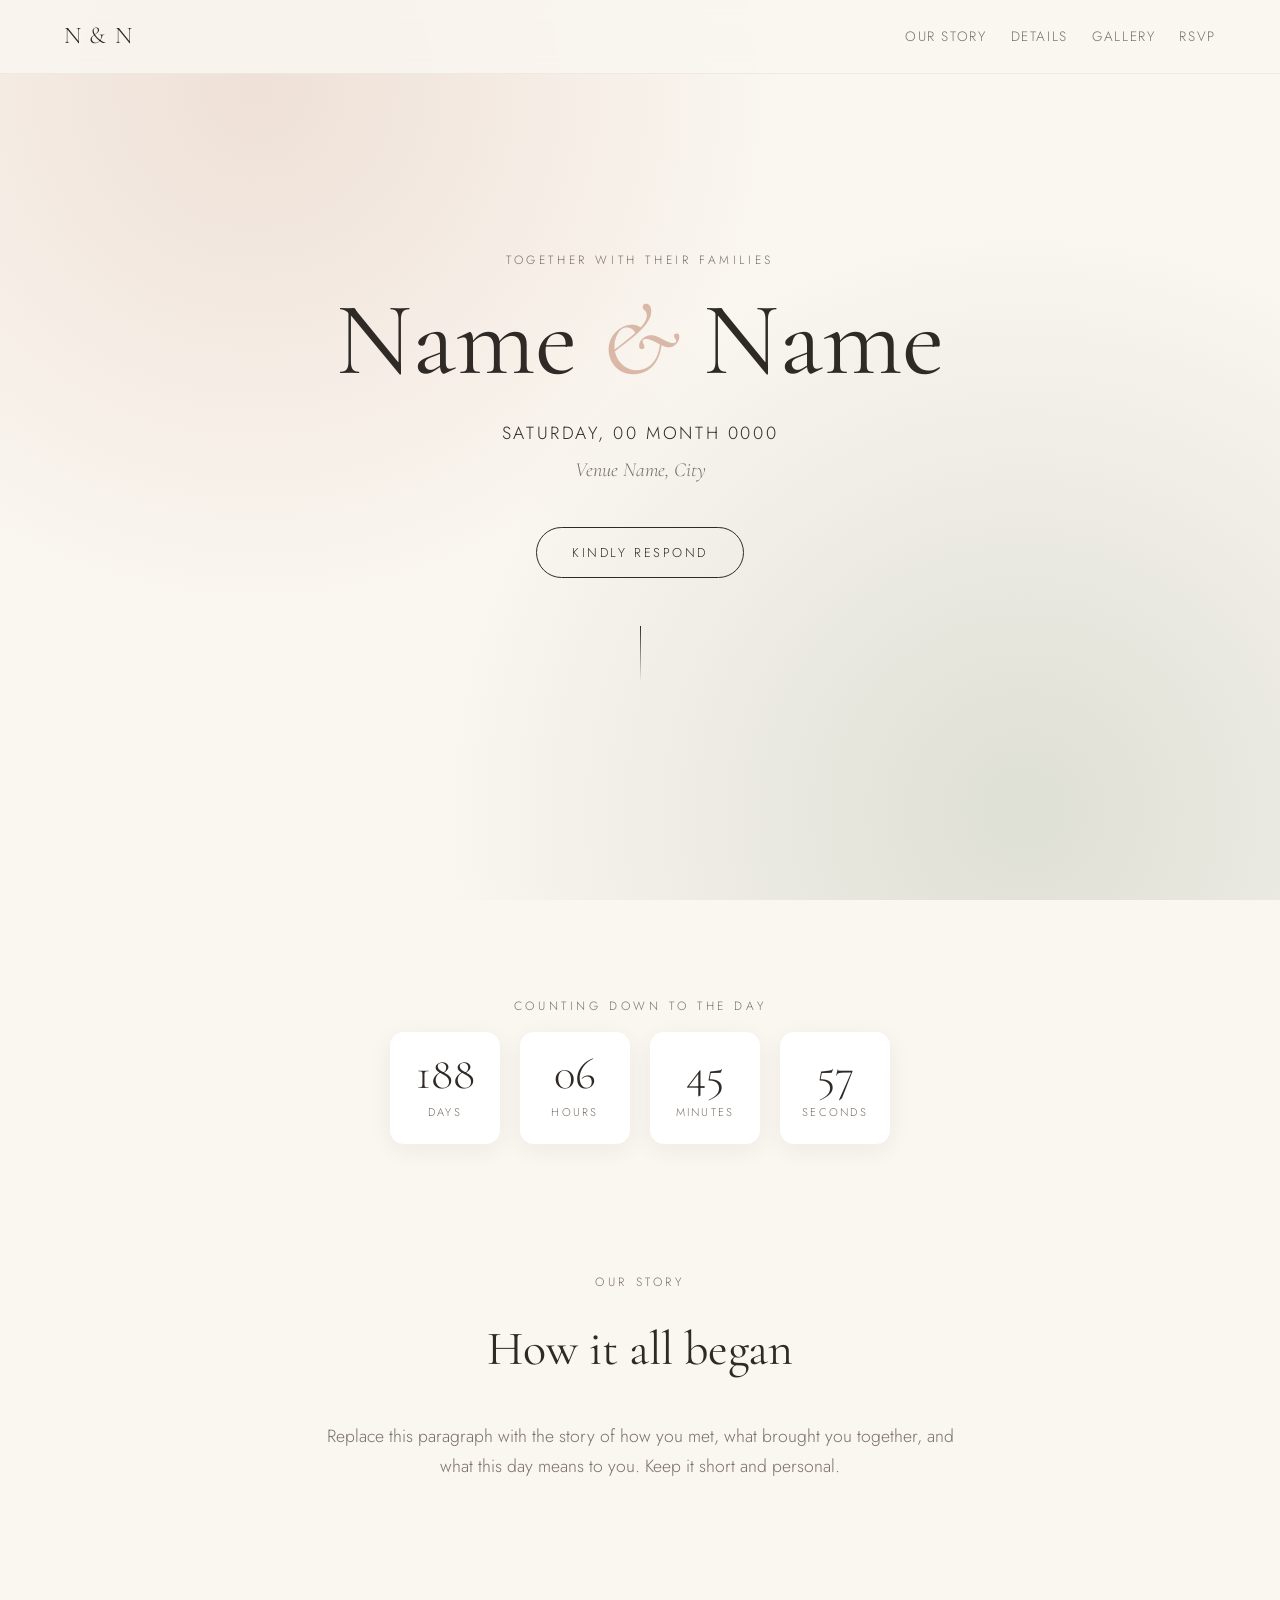
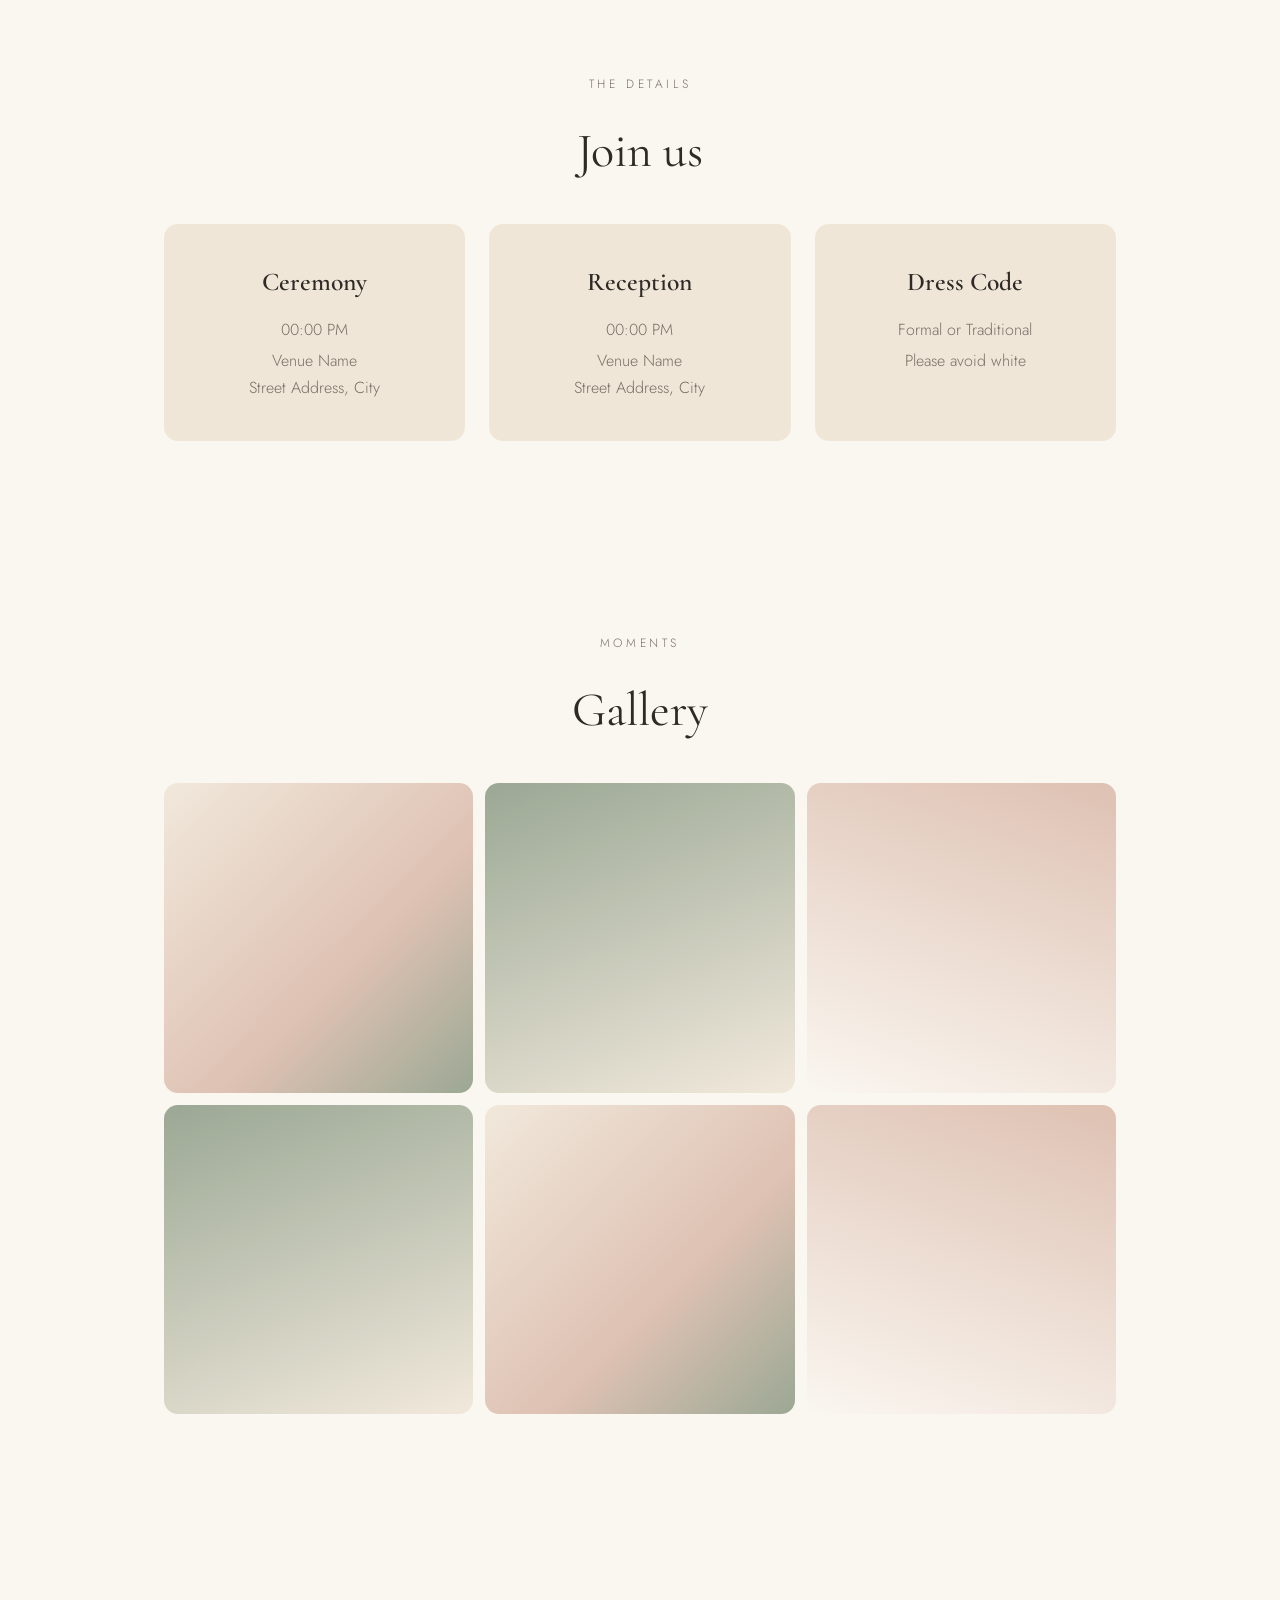
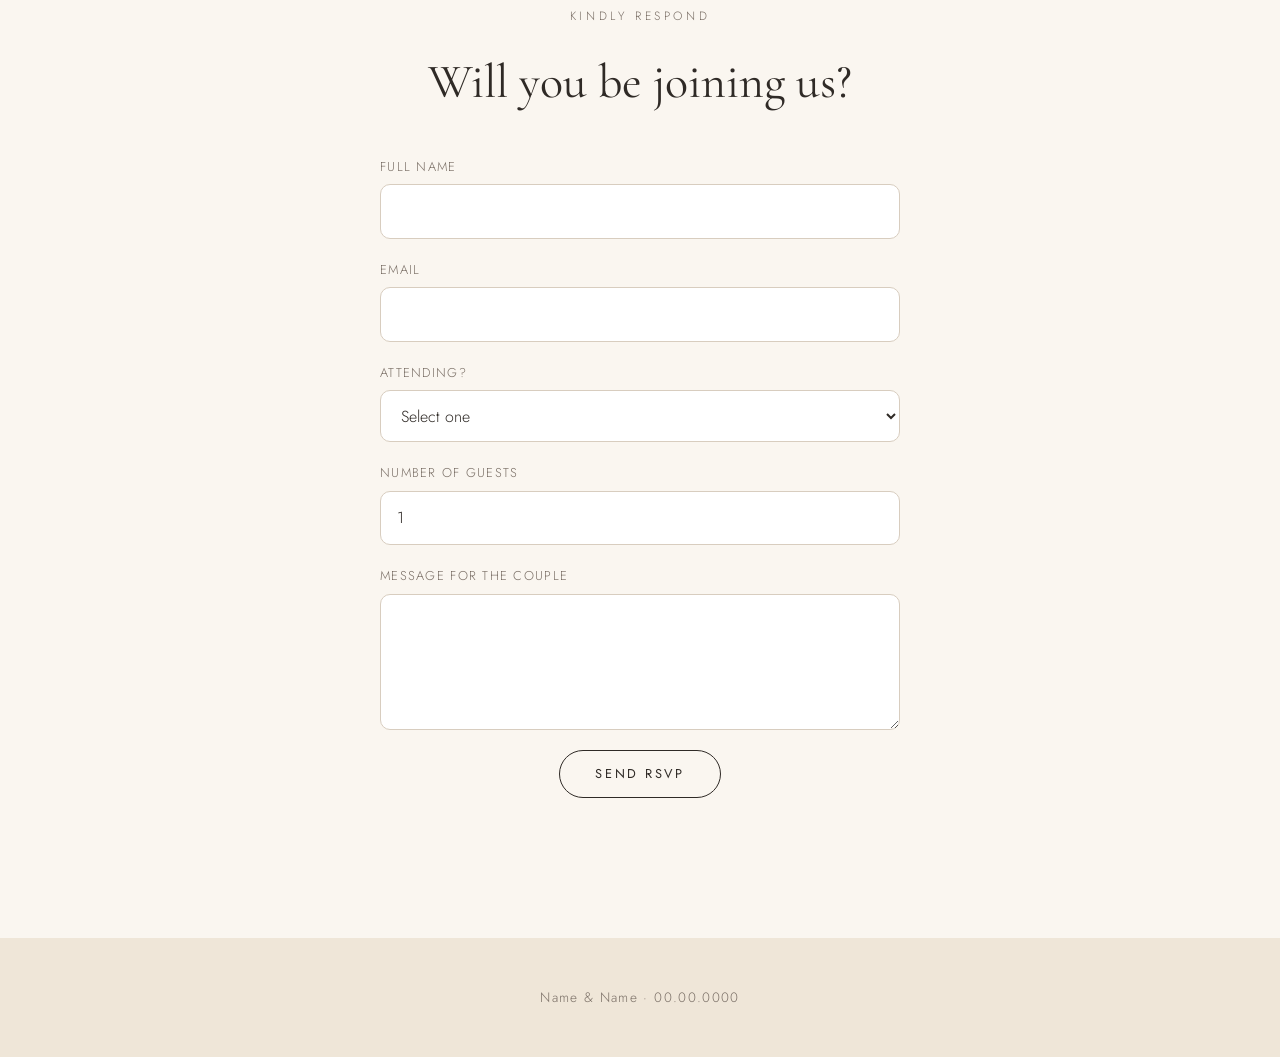
==== index.html @ 841c15dd "Added frontend files" ====
<!DOCTYPE html>
<html lang="en">
<head>
  <meta charset="UTF-8">
  <meta name="viewport" content="width=device-width, initial-scale=1.0">
  <title>Names & Names | Wedding Invitation</title>
  <meta name="description" content="Join us as we celebrate our wedding.">
  <link rel="preconnect" href="https://fonts.googleapis.com">
  <link rel="preconnect" href="https://fonts.gstatic.com" crossorigin>
  <link href="https://fonts.googleapis.com/css2?family=Cormorant+Garamond:ital,wght@0,400;0,600;1,400&family=Jost:wght@300;400;500&display=swap" rel="stylesheet">
  <link rel="stylesheet" href="styles.css">
</head>
<body>

  <header class="nav">
    <a href="#top" class="nav-logo">N &amp; N</a>
    <nav class="nav-links">
      <a href="#story">Our Story</a>
      <a href="#details">Details</a>
      <a href="#gallery">Gallery</a>
      <a href="#rsvp">RSVP</a>
    </nav>
  </header>

  <section class="hero" id="top">
    <p class="eyebrow">Together with their families</p>
    <h1 class="hero-names">Name <span>&amp;</span> Name</h1>
    <p class="hero-date">Saturday, 00 Month 0000</p>
    <p class="hero-location">Venue Name, City</p>
    <a href="#rsvp" class="btn">Kindly Respond</a>
    <div class="scroll-cue" aria-hidden="true"></div>
  </section>

  <section class="section countdown-section">
    <p class="eyebrow">Counting down to the day</p>
    <div class="countdown" id="countdown" data-date="2027-06-12T14:00:00">
      <div><span id="days">00</span><small>Days</small></div>
      <div><span id="hours">00</span><small>Hours</small></div>
      <div><span id="minutes">00</span><small>Minutes</small></div>
      <div><span id="seconds">00</span><small>Seconds</small></div>
    </div>
  </section>

  <section class="section story" id="story">
    <p class="eyebrow">Our Story</p>
    <h2>How it all began</h2>
    <p>
      Replace this paragraph with the story of how you met, what brought you together,
      and what this day means to you. Keep it short and personal.
    </p>
  </section>

  <section class="section details" id="details">
    <p class="eyebrow">The Details</p>
    <h2>Join us</h2>
    <div class="detail-grid">
      <article class="detail-card">
        <h3>Ceremony</h3>
        <p>00:00 PM</p>
        <p>Venue Name<br>Street Address, City</p>
      </article>
      <article class="detail-card">
        <h3>Reception</h3>
        <p>00:00 PM</p>
        <p>Venue Name<br>Street Address, City</p>
      </article>
      <article class="detail-card">
        <h3>Dress Code</h3>
        <p>Formal or Traditional</p>
        <p>Please avoid white</p>
      </article>
    </div>
  </section>

  <section class="section gallery" id="gallery">
    <p class="eyebrow">Moments</p>
    <h2>Gallery</h2>
    <div class="gallery-grid">
      <div class="gallery-item" role="img" aria-label="Placeholder photo 1"></div>
      <div class="gallery-item" role="img" aria-label="Placeholder photo 2"></div>
      <div class="gallery-item" role="img" aria-label="Placeholder photo 3"></div>
      <div class="gallery-item" role="img" aria-label="Placeholder photo 4"></div>
      <div class="gallery-item" role="img" aria-label="Placeholder photo 5"></div>
      <div class="gallery-item" role="img" aria-label="Placeholder photo 6"></div>
    </div>
  </section>

  <section class="section rsvp" id="rsvp">
    <p class="eyebrow">Kindly Respond</p>
    <h2>Will you be joining us?</h2>
    <form id="rsvp-form" class="rsvp-form" novalidate>
      <label>
        Full name
        <input type="text" name="name" required>
      </label>
      <label>
        Email
        <input type="email" name="email" required>
      </label>
      <label>
        Attending?
        <select name="attending" required>
          <option value="">Select one</option>
          <option value="yes">Joyfully accepts</option>
          <option value="no">Regretfully declines</option>
        </select>
      </label>
      <label>
        Number of guests
        <input type="number" name="guests" min="1" max="10" value="1">
      </label>
      <label>
        Message for the couple
        <textarea name="message" rows="4"></textarea>
      </label>
      <button type="submit" class="btn">Send RSVP</button>
      <p class="form-status" id="form-status" role="status"></p>
    </form>
  </section>

  <footer class="footer">
    <p>Name &amp; Name &middot; 00.00.0000</p>
  </footer>

  <script src="script.js"></script>
</body>
</html>
---- styles.css ----
:root {
  --ink: #2f2a26;
  --muted: #7a6f66;
  --cream: #faf6f0;
  --sand: #efe6d8;
  --sage: #8a9a84;
  --blush: #d9b8a8;
  --white: #ffffff;
  --radius: 14px;
  --serif: "Cormorant Garamond", Georgia, serif;
  --sans: "Jost", "Helvetica Neue", Arial, sans-serif;
}

*, *::before, *::after { box-sizing: border-box; }

html { scroll-behavior: smooth; }

body {
  margin: 0;
  font-family: var(--sans);
  font-weight: 300;
  color: var(--ink);
  background: var(--cream);
  line-height: 1.7;
}

img, svg { max-width: 100%; display: block; }

a { color: inherit; }

/* ---------- Navigation ---------- */
.nav {
  position: fixed;
  top: 0;
  left: 0;
  right: 0;
  z-index: 10;
  display: flex;
  justify-content: space-between;
  align-items: center;
  padding: 1rem 5vw;
  background: rgba(250, 246, 240, 0.85);
  backdrop-filter: blur(8px);
  border-bottom: 1px solid rgba(47, 42, 38, 0.06);
}

.nav-logo {
  font-family: var(--serif);
  font-size: 1.5rem;
  text-decoration: none;
  letter-spacing: 0.05em;
}

.nav-links { display: flex; gap: 1.5rem; }

.nav-links a {
  font-size: 0.85rem;
  text-decoration: none;
  letter-spacing: 0.12em;
  text-transform: uppercase;
  color: var(--muted);
  transition: color 0.2s;
}

.nav-links a:hover { color: var(--ink); }

/* ---------- Hero ---------- */
.hero {
  min-height: 100vh;
  display: flex;
  flex-direction: column;
  align-items: center;
  justify-content: center;
  text-align: center;
  padding: 6rem 1.5rem 4rem;
  background:
    radial-gradient(circle at 20% 10%, rgba(217, 184, 168, 0.35), transparent 40%),
    radial-gradient(circle at 80% 90%, rgba(138, 154, 132, 0.25), transparent 45%),
    var(--cream);
}

.eyebrow {
  font-size: 0.75rem;
  letter-spacing: 0.3em;
  text-transform: uppercase;
  color: var(--muted);
  margin: 0 0 1rem;
}

.hero-names {
  font-family: var(--serif);
  font-weight: 400;
  font-size: clamp(3rem, 9vw, 6.5rem);
  line-height: 1.05;
  margin: 0 0 1.5rem;
}

.hero-names span {
  font-style: italic;
  color: var(--blush);
}

.hero-date {
  font-size: 1.1rem;
  letter-spacing: 0.15em;
  text-transform: uppercase;
  margin: 0;
}

.hero-location {
  font-family: var(--serif);
  font-style: italic;
  font-size: 1.25rem;
  color: var(--muted);
  margin: 0.25rem 0 2.5rem;
}

.scroll-cue {
  width: 1px;
  height: 56px;
  margin-top: 3rem;
  background: linear-gradient(var(--ink), transparent);
  animation: drip 2s ease-in-out infinite;
}

@keyframes drip {
  0%   { transform: scaleY(0); transform-origin: top; }
  50%  { transform: scaleY(1); transform-origin: top; }
  51%  { transform-origin: bottom; }
  100% { transform: scaleY(0); transform-origin: bottom; }
}

/* ---------- Buttons ---------- */
.btn {
  display: inline-block;
  padding: 0.85rem 2.2rem;
  border: 1px solid var(--ink);
  border-radius: 999px;
  background: transparent;
  color: var(--ink);
  font-family: var(--sans);
  font-size: 0.8rem;
  letter-spacing: 0.2em;
  text-transform: uppercase;
  text-decoration: none;
  cursor: pointer;
  transition: background 0.25s, color 0.25s;
}

.btn:hover,
.btn:focus-visible {
  background: var(--ink);
  color: var(--cream);
  outline: none;
}

/* ---------- Sections ---------- */
.section {
  max-width: 1000px;
  margin: 0 auto;
  padding: 6rem 1.5rem;
  text-align: center;
}

.section h2 {
  font-family: var(--serif);
  font-weight: 400;
  font-size: clamp(2rem, 4.5vw, 3rem);
  margin: 0 0 2rem;
}

.story p:last-child {
  max-width: 640px;
  margin: 0 auto;
  font-size: 1.1rem;
  color: var(--muted);
}

/* ---------- Countdown ---------- */
.countdown-section { padding-bottom: 2rem; }

.countdown {
  display: flex;
  justify-content: center;
  flex-wrap: wrap;
  gap: 1.25rem;
}

.countdown > div {
  min-width: 110px;
  padding: 1.25rem 1rem;
  border-radius: var(--radius);
  background: var(--white);
  box-shadow: 0 6px 24px rgba(47, 42, 38, 0.06);
}

.countdown span {
  display: block;
  font-family: var(--serif);
  font-size: 2.8rem;
  line-height: 1;
}

.countdown small {
  font-size: 0.7rem;
  letter-spacing: 0.2em;
  text-transform: uppercase;
  color: var(--muted);
}

/* ---------- Details ---------- */
.detail-grid {
  display: grid;
  grid-template-columns: repeat(auto-fit, minmax(240px, 1fr));
  gap: 1.5rem;
}

.detail-card {
  padding: 2.25rem 1.5rem;
  border-radius: var(--radius);
  background: var(--sand);
}

.detail-card h3 {
  font-family: var(--serif);
  font-weight: 600;
  font-size: 1.6rem;
  margin: 0 0 0.75rem;
}

.detail-card p { margin: 0.25rem 0; color: var(--muted); }

/* ---------- Gallery ---------- */
.gallery-grid {
  display: grid;
  grid-template-columns: repeat(3, 1fr);
  gap: 0.75rem;
}

.gallery-item {
  aspect-ratio: 1 / 1;
  border-radius: var(--radius);
  background:
    linear-gradient(135deg, var(--sand), var(--blush) 60%, var(--sage));
  opacity: 0.85;
  transition: transform 0.4s ease, opacity 0.4s ease;
}

.gallery-item:nth-child(2n) { background: linear-gradient(160deg, var(--sage), var(--sand)); }
.gallery-item:nth-child(3n) { background: linear-gradient(200deg, var(--blush), var(--cream)); }

.gallery-item:hover {
  transform: scale(1.02);
  opacity: 1;
}

/* ---------- RSVP ---------- */
.rsvp-form {
  max-width: 520px;
  margin: 0 auto;
  display: grid;
  gap: 1.25rem;
  text-align: left;
}

.rsvp-form label {
  display: grid;
  gap: 0.4rem;
  font-size: 0.8rem;
  letter-spacing: 0.1em;
  text-transform: uppercase;
  color: var(--muted);
}

.rsvp-form input,
.rsvp-form select,
.rsvp-form textarea {
  font: inherit;
  font-size: 1rem;
  letter-spacing: normal;
  text-transform: none;
  color: var(--ink);
  padding: 0.8rem 1rem;
  border: 1px solid #d8cdbf;
  border-radius: 10px;
  background: var(--white);
}

.rsvp-form input:focus,
.rsvp-form select:focus,
.rsvp-form textarea:focus {
  outline: 2px solid var(--sage);
  outline-offset: 1px;
}

.rsvp-form .btn { justify-self: center; cursor: pointer; }

.form-status {
  text-align: center;
  min-height: 1.5em;
  margin: 0;
  color: var(--sage);
}

.form-status.error { color: #a8553f; }

/* ---------- Footer ---------- */
.footer {
  padding: 3rem 1.5rem;
  text-align: center;
  background: var(--sand);
  color: var(--muted);
  letter-spacing: 0.1em;
  font-size: 0.85rem;
}

.footer p { margin: 0; }

/* ---------- Responsive ---------- */
@media (max-width: 720px) {
  .nav-links { display: none; }
  .gallery-grid { grid-template-columns: repeat(2, 1fr); }
  .section { padding: 4.5rem 1.25rem; }
}

@media (prefers-reduced-motion: reduce) {
  html { scroll-behavior: auto; }
  *, *::before, *::after {
    animation: none !important;
    transition: none !important;
  }
}
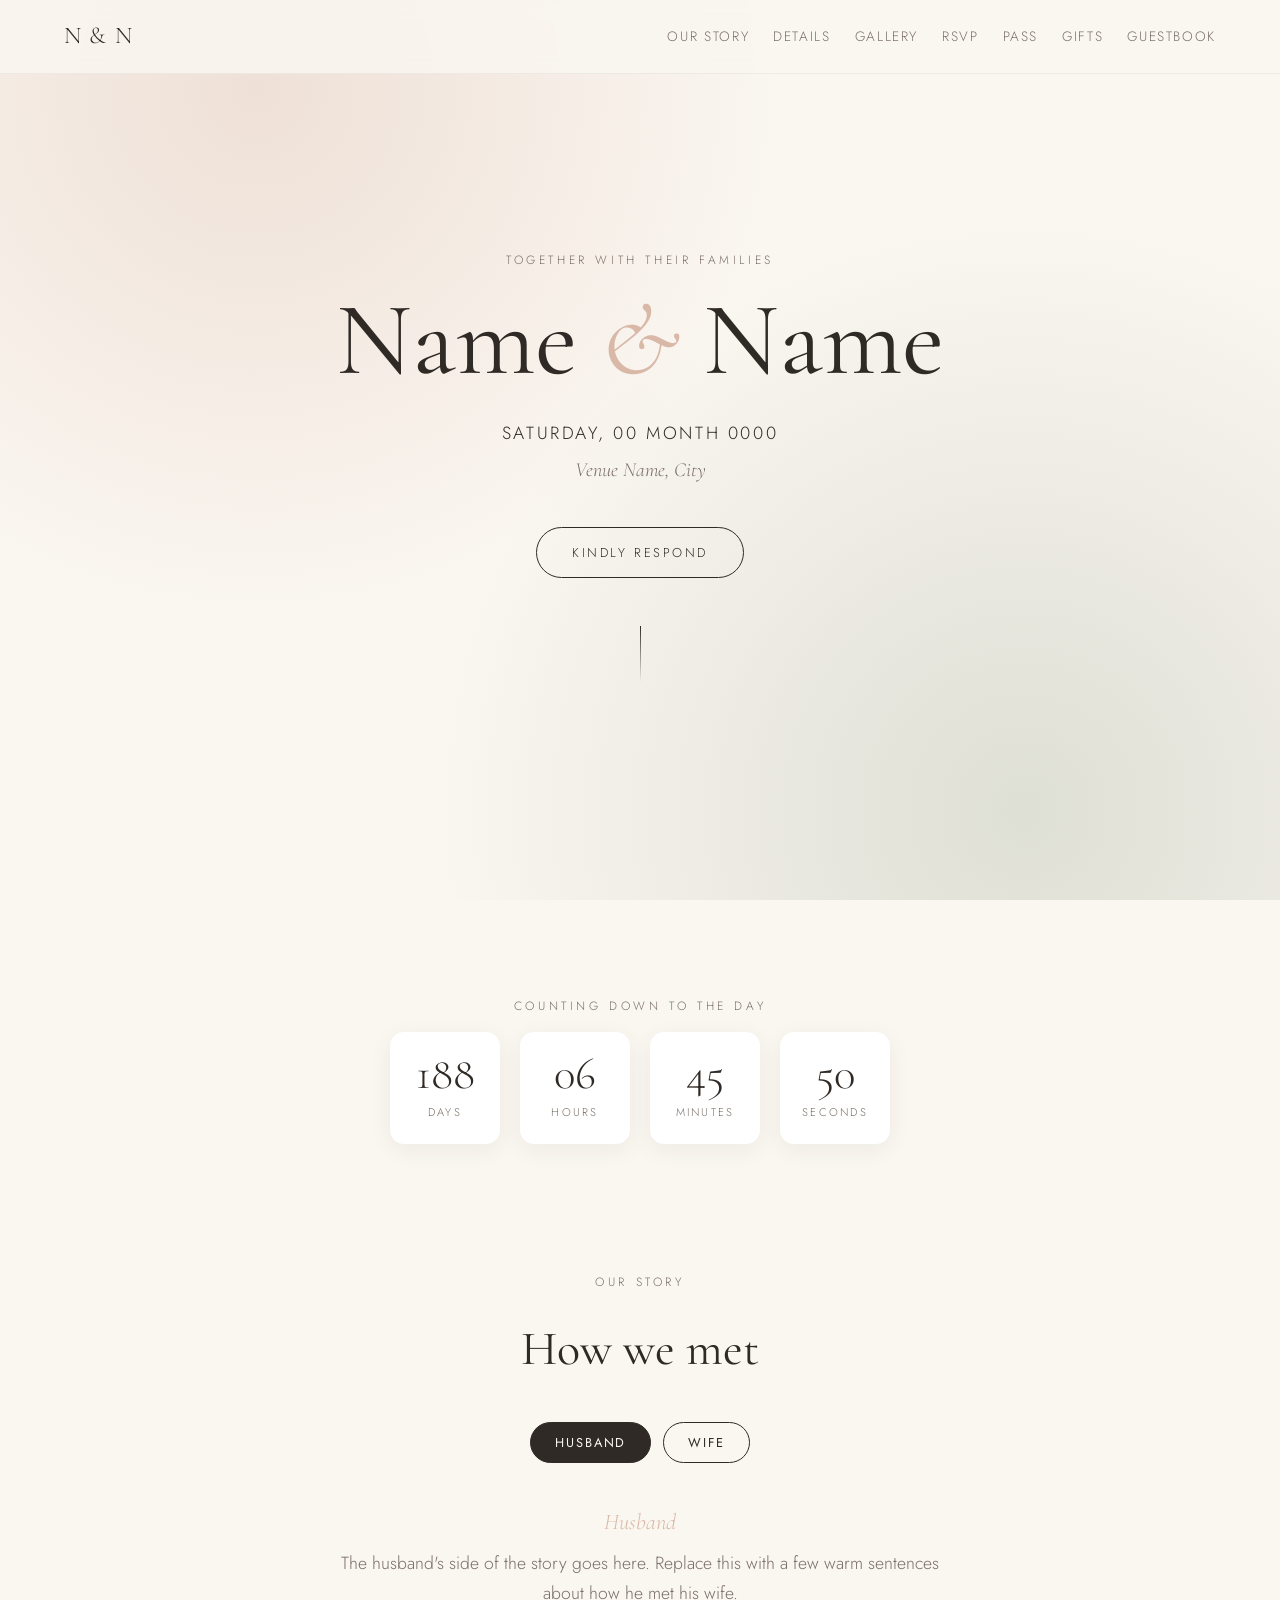
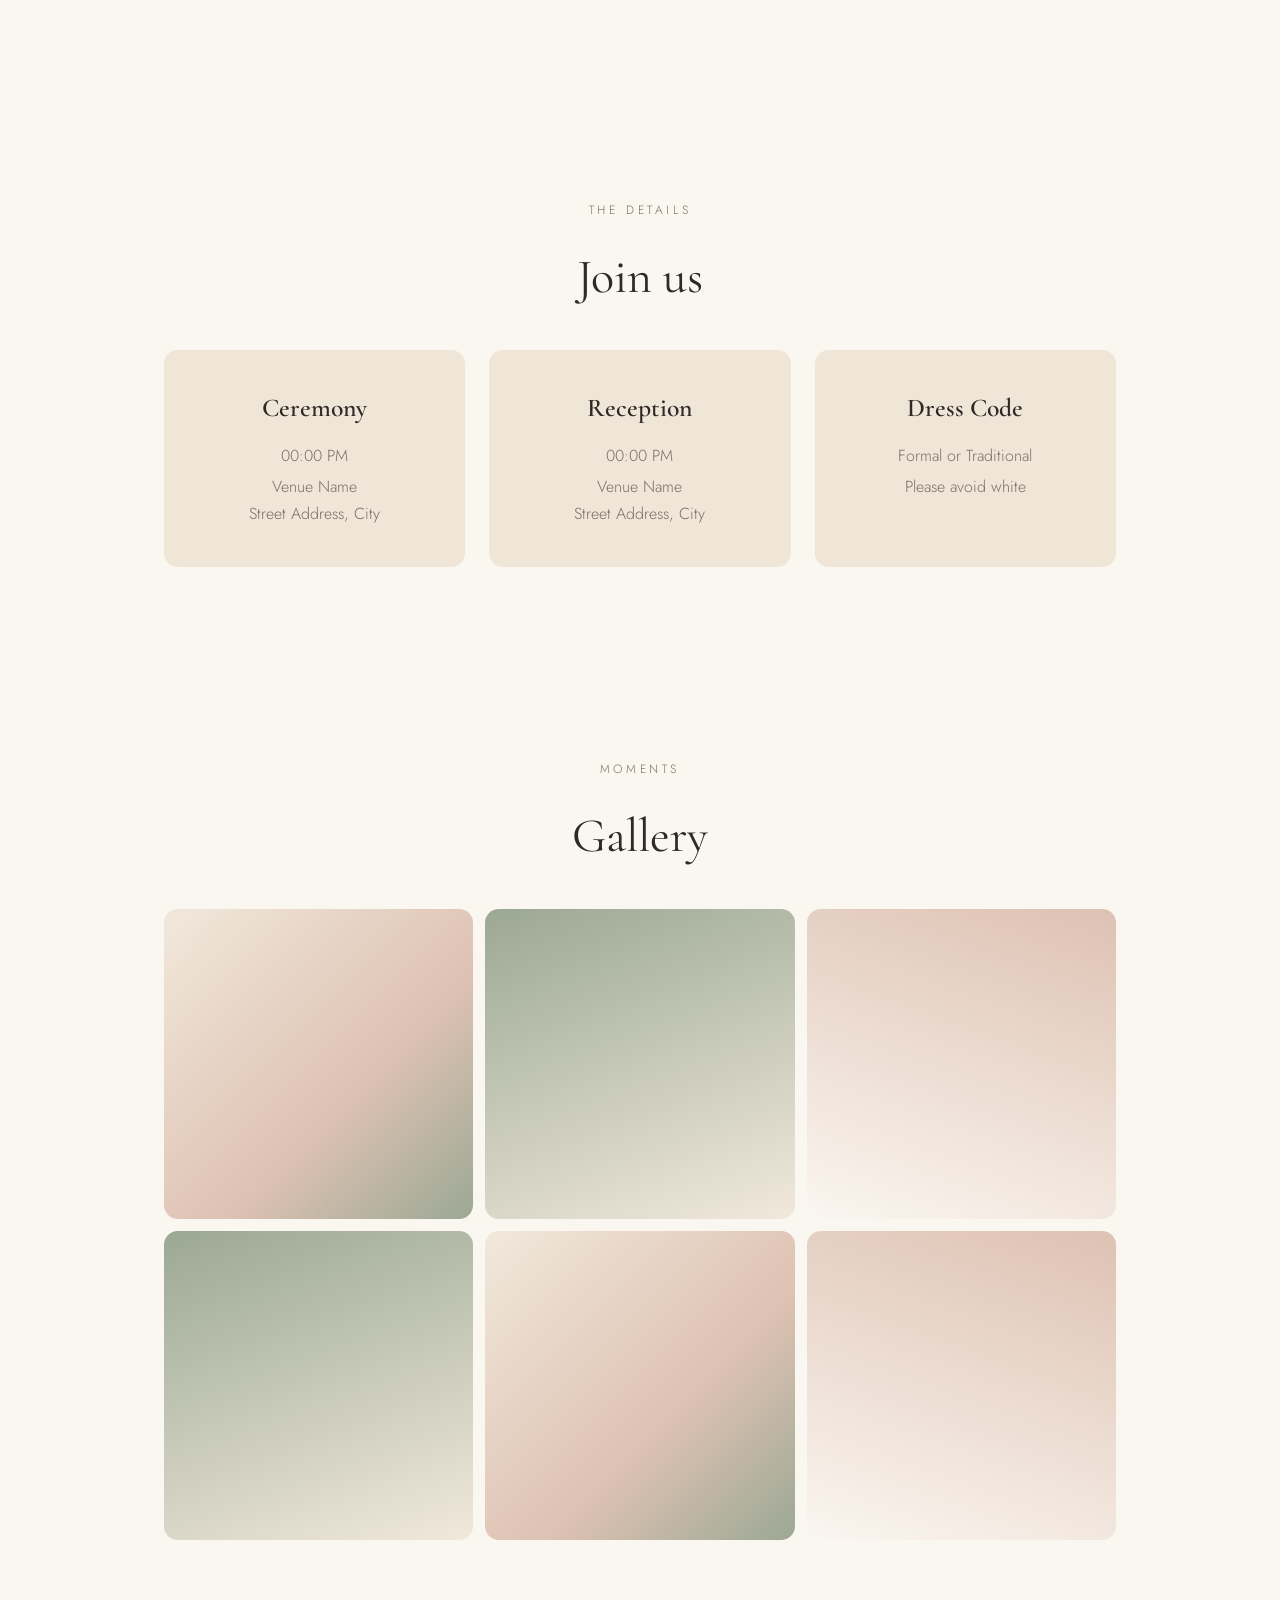
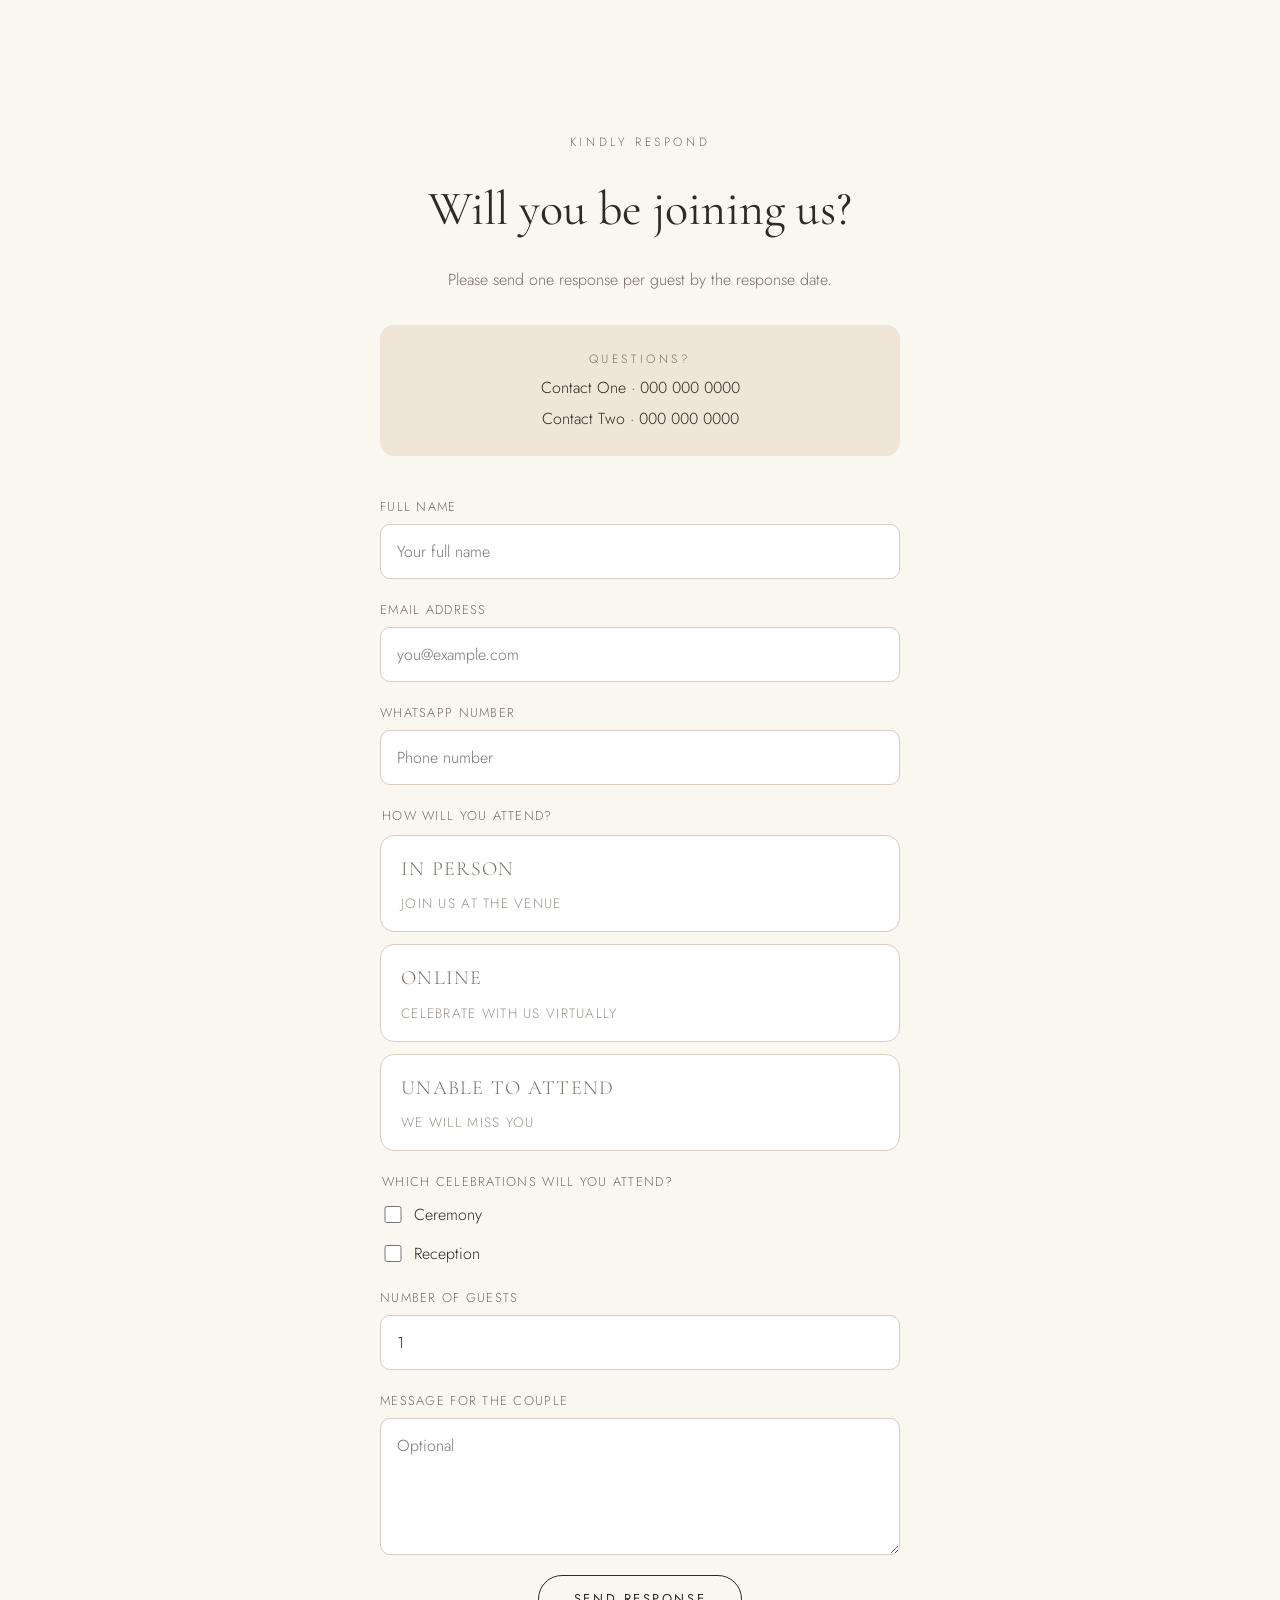
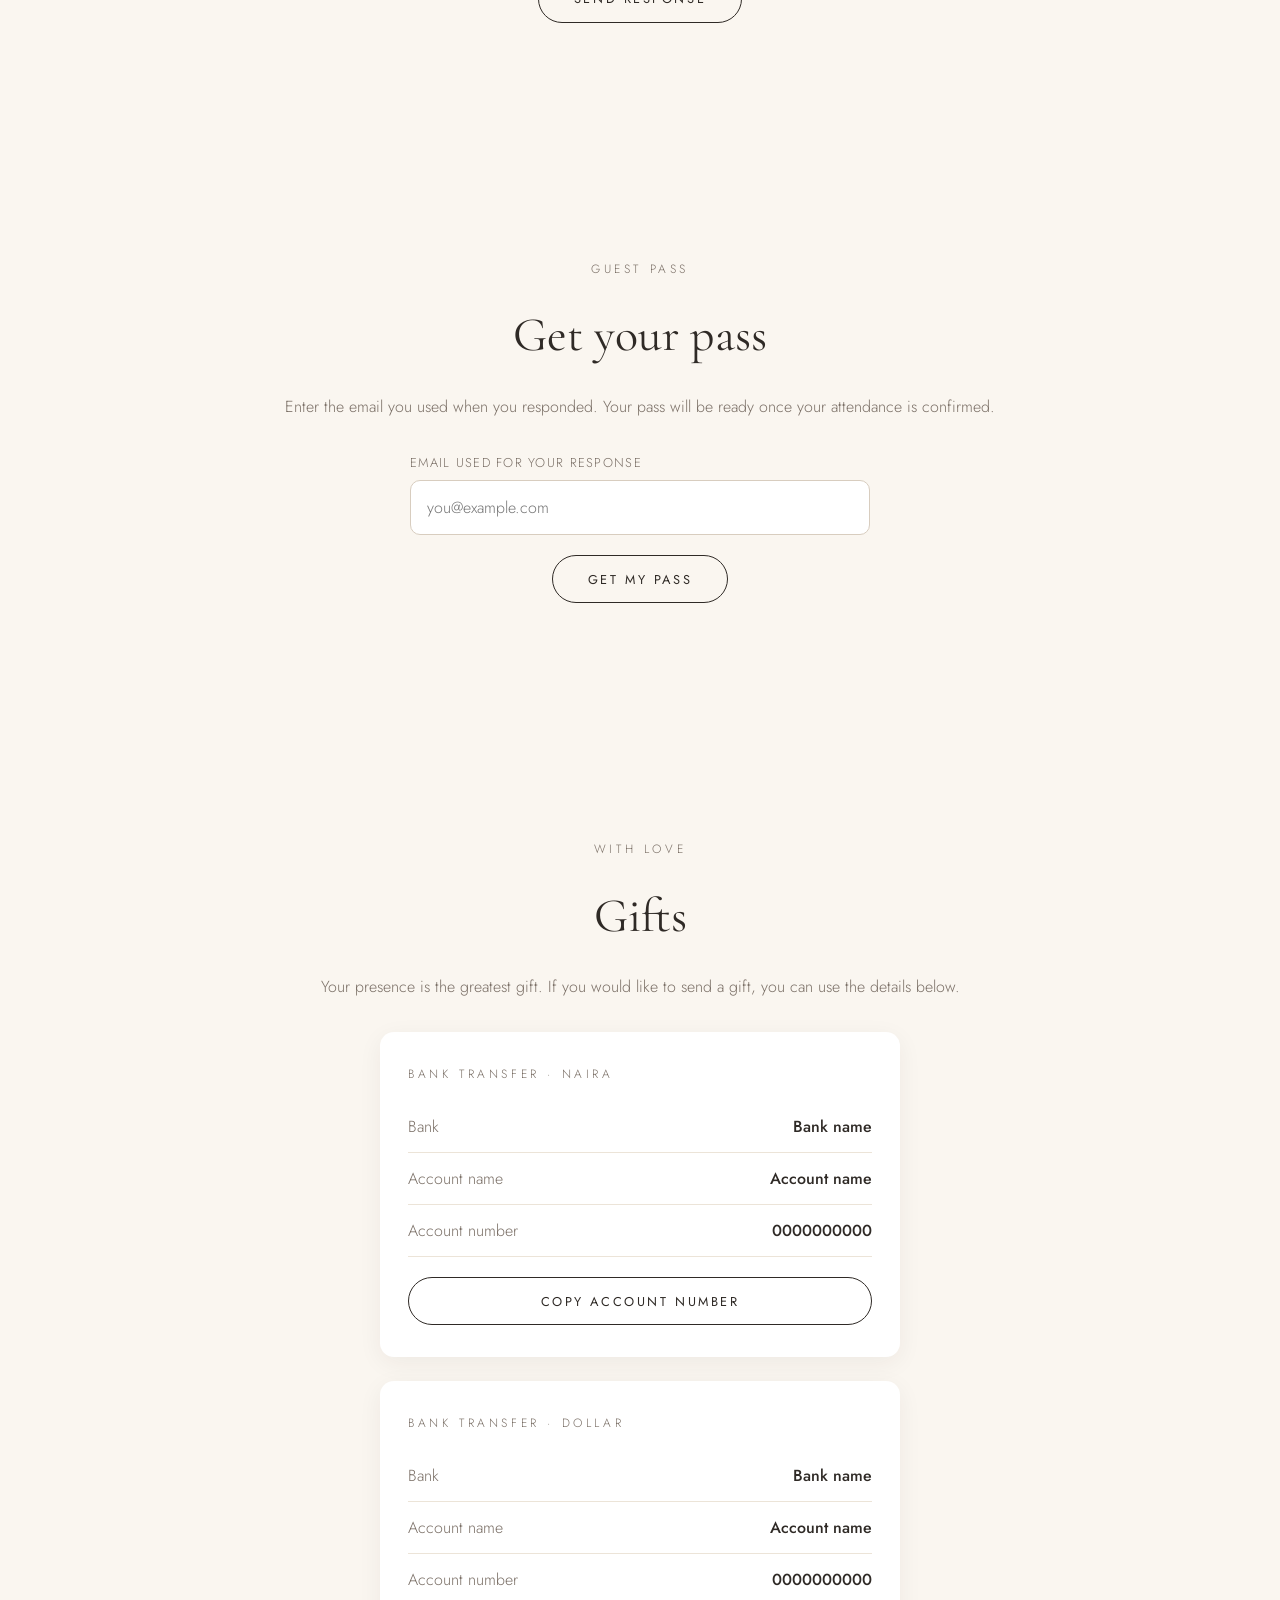
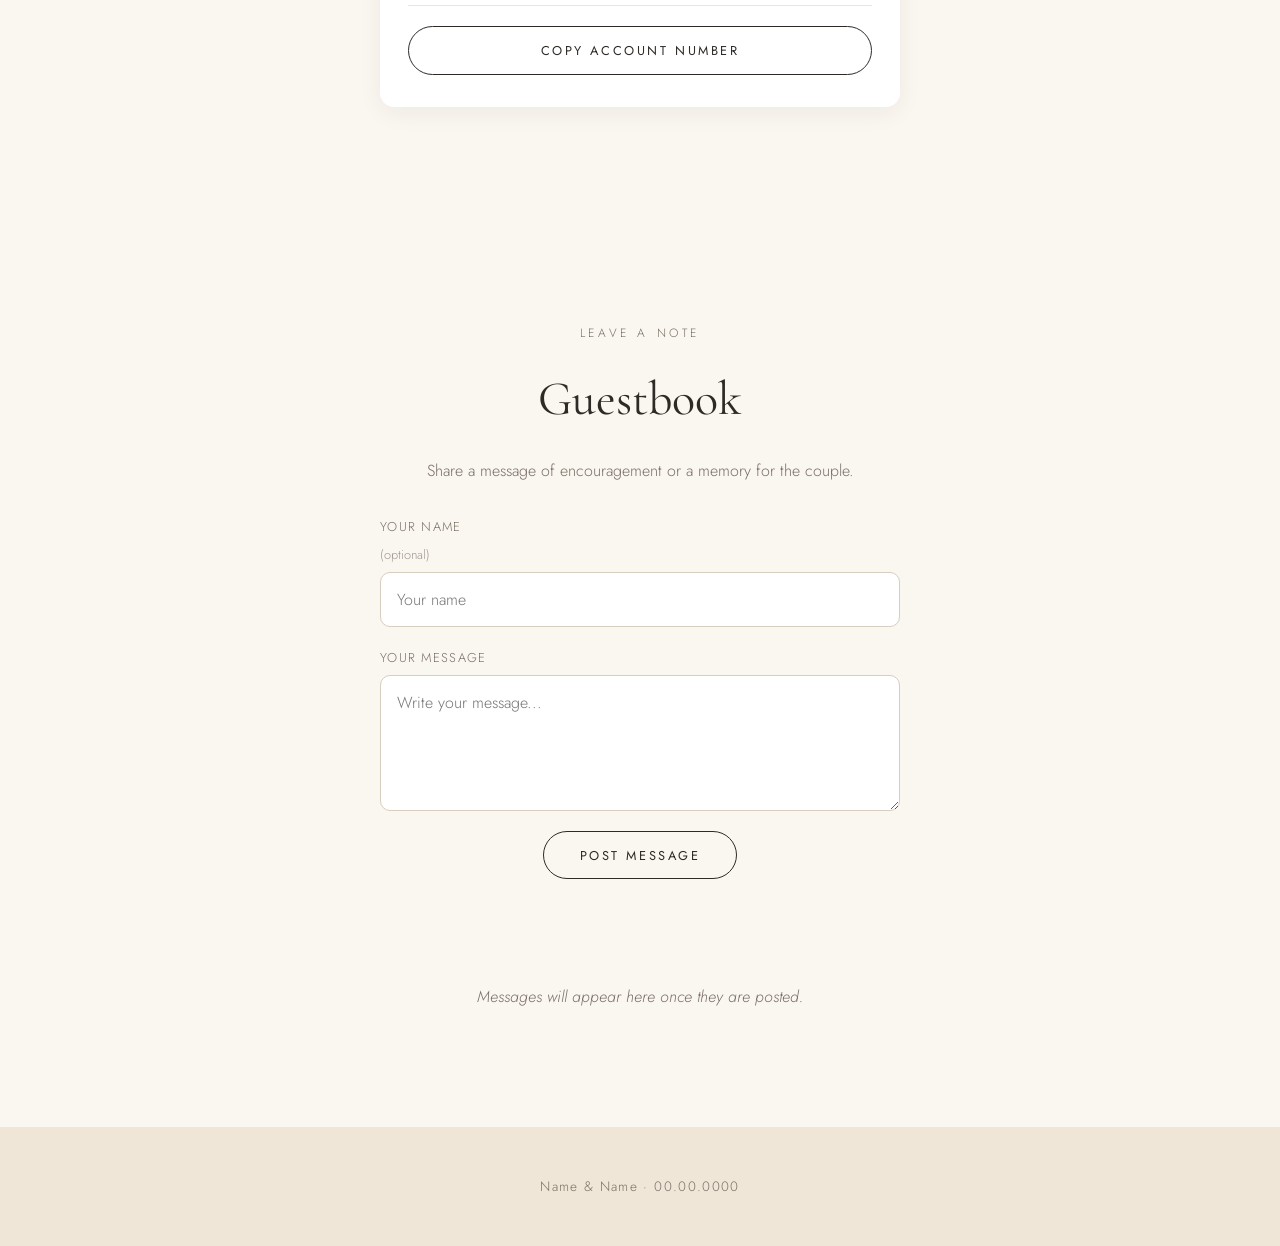
==== commit abe37f82: "added the files" ====
--- a/index.html
+++ b/index.html
@@ -3,7 +3,7 @@
 <head>
   <meta charset="UTF-8">
   <meta name="viewport" content="width=device-width, initial-scale=1.0">
-  <title>Names & Names | Wedding Invitation</title>
+  <title>Names &amp; Names | Wedding Invitation</title>
   <meta name="description" content="Join us as we celebrate our wedding.">
   <link rel="preconnect" href="https://fonts.googleapis.com">
   <link rel="preconnect" href="https://fonts.gstatic.com" crossorigin>
@@ -14,11 +14,17 @@
 
   <header class="nav">
     <a href="#top" class="nav-logo">N &amp; N</a>
-    <nav class="nav-links">
+    <button class="menu-toggle" type="button" aria-expanded="false" aria-controls="nav-links" aria-label="Open menu">
+      <span></span><span></span><span></span>
+    </button>
+    <nav class="nav-links" id="nav-links">
       <a href="#story">Our Story</a>
       <a href="#details">Details</a>
       <a href="#gallery">Gallery</a>
       <a href="#rsvp">RSVP</a>
+      <a href="#pass">Pass</a>
+      <a href="#gifts">Gifts</a>
+      <a href="#guestbook">Guestbook</a>
     </nav>
   </header>
 
@@ -43,11 +49,19 @@
 
   <section class="section story" id="story">
     <p class="eyebrow">Our Story</p>
-    <h2>How it all began</h2>
-    <p>
-      Replace this paragraph with the story of how you met, what brought you together,
-      and what this day means to you. Keep it short and personal.
-    </p>
+    <h2>How we met</h2>
+    <div class="story-tabs" role="tablist">
+      <button class="story-tab active" type="button" role="tab" data-story="husband" aria-selected="true" aria-controls="story-husband">Husband</button>
+      <button class="story-tab" type="button" role="tab" data-story="wife" aria-selected="false" aria-controls="story-wife">Wife</button>
+    </div>
+    <div class="story-panel active" id="story-husband" role="tabpanel">
+      <p class="story-role">Husband</p>
+      <p>The husband's side of the story goes here. Replace this with a few warm sentences about how he met his wife.</p>
+    </div>
+    <div class="story-panel" id="story-wife" role="tabpanel" hidden>
+      <p class="story-role">Wife</p>
+      <p>The wife's side of the story goes here. Replace this with a few warm sentences about how she met her husband.</p>
+    </div>
   </section>
 
   <section class="section details" id="details">
@@ -88,34 +102,123 @@
   <section class="section rsvp" id="rsvp">
     <p class="eyebrow">Kindly Respond</p>
     <h2>Will you be joining us?</h2>
+    <p class="rsvp-intro">Please send one response per guest by the response date.</p>
+
+    <div class="contacts">
+      <p class="eyebrow">Questions?</p>
+      <p>Contact One &middot; 000 000 0000</p>
+      <p>Contact Two &middot; 000 000 0000</p>
+    </div>
+
     <form id="rsvp-form" class="rsvp-form" novalidate>
       <label>
         Full name
-        <input type="text" name="name" required>
-      </label>
-      <label>
-        Email
-        <input type="email" name="email" required>
-      </label>
-      <label>
-        Attending?
-        <select name="attending" required>
-          <option value="">Select one</option>
-          <option value="yes">Joyfully accepts</option>
-          <option value="no">Regretfully declines</option>
-        </select>
-      </label>
+        <input type="text" name="name" placeholder="Your full name" required>
+      </label>
+      <label>
+        Email address
+        <input type="email" name="email" placeholder="you@example.com" required>
+      </label>
+      <label>
+        WhatsApp number
+        <input type="tel" name="whatsapp" placeholder="Phone number" required>
+      </label>
+
+      <fieldset class="choice-group">
+        <legend>How will you attend?</legend>
+        <label class="choice-card">
+          <input type="radio" name="attendance" value="in-person" required>
+          <span class="choice-title">In person</span>
+          <span class="choice-note">Join us at the venue</span>
+        </label>
+        <label class="choice-card">
+          <input type="radio" name="attendance" value="online">
+          <span class="choice-title">Online</span>
+          <span class="choice-note">Celebrate with us virtually</span>
+        </label>
+        <label class="choice-card">
+          <input type="radio" name="attendance" value="declines">
+          <span class="choice-title">Unable to attend</span>
+          <span class="choice-note">We will miss you</span>
+        </label>
+      </fieldset>
+
+      <fieldset class="check-group">
+        <legend>Which celebrations will you attend?</legend>
+        <label><input type="checkbox" name="events" value="Ceremony"> Ceremony</label>
+        <label><input type="checkbox" name="events" value="Reception"> Reception</label>
+      </fieldset>
+
       <label>
         Number of guests
         <input type="number" name="guests" min="1" max="10" value="1">
       </label>
       <label>
         Message for the couple
-        <textarea name="message" rows="4"></textarea>
-      </label>
-      <button type="submit" class="btn">Send RSVP</button>
+        <textarea name="message" rows="4" placeholder="Optional"></textarea>
+      </label>
+      <button type="submit" class="btn">Send response</button>
       <p class="form-status" id="form-status" role="status"></p>
     </form>
+  </section>
+
+  <section class="section pass" id="pass">
+    <p class="eyebrow">Guest Pass</p>
+    <h2>Get your pass</h2>
+    <p class="rsvp-intro">Enter the email you used when you responded. Your pass will be ready once your attendance is confirmed.</p>
+    <form id="pass-form" class="pass-form" novalidate>
+      <label>
+        Email used for your response
+        <input type="email" name="email" placeholder="you@example.com" required>
+      </label>
+      <button type="submit" class="btn">Get my pass</button>
+      <p class="form-status" id="pass-status" role="status"></p>
+    </form>
+  </section>
+
+  <section class="section gifts" id="gifts">
+    <p class="eyebrow">With Love</p>
+    <h2>Gifts</h2>
+    <p class="rsvp-intro">Your presence is the greatest gift. If you would like to send a gift, you can use the details below.</p>
+
+    <article class="gift-card">
+      <p class="eyebrow">Bank transfer &middot; Naira</p>
+      <p class="gift-line"><span>Bank</span><strong>Bank name</strong></p>
+      <p class="gift-line"><span>Account name</span><strong>Account name</strong></p>
+      <p class="gift-line"><span>Account number</span><strong id="ngn-account">0000000000</strong></p>
+      <button class="btn copy-btn" type="button" data-copy="ngn-account">Copy account number</button>
+    </article>
+
+    <article class="gift-card">
+      <p class="eyebrow">Bank transfer &middot; Dollar</p>
+      <p class="gift-line"><span>Bank</span><strong>Bank name</strong></p>
+      <p class="gift-line"><span>Account name</span><strong>Account name</strong></p>
+      <p class="gift-line"><span>Account number</span><strong id="usd-account">0000000000</strong></p>
+      <button class="btn copy-btn" type="button" data-copy="usd-account">Copy account number</button>
+    </article>
+  </section>
+
+  <section class="section guestbook" id="guestbook">
+    <p class="eyebrow">Leave a note</p>
+    <h2>Guestbook</h2>
+    <p class="rsvp-intro">Share a message of encouragement or a memory for the couple.</p>
+
+    <form id="guestbook-form" class="guestbook-form" novalidate>
+      <label>
+        Your name <span class="optional">(optional)</span>
+        <input type="text" name="name" placeholder="Your name">
+      </label>
+      <label>
+        Your message
+        <textarea name="message" rows="4" placeholder="Write your message..." required></textarea>
+      </label>
+      <button type="submit" class="btn">Post message</button>
+      <p class="form-status" id="guestbook-status" role="status"></p>
+    </form>
+
+    <ul class="guestbook-list" id="guestbook-list">
+      <li class="guestbook-empty">Messages will appear here once they are posted.</li>
+    </ul>
   </section>
 
   <footer class="footer">
--- a/styles.css
+++ b/styles.css
@@ -318,7 +318,7 @@
 
 /* ---------- Responsive ---------- */
 @media (max-width: 720px) {
-  .nav-links { display: none; }
+
   .gallery-grid { grid-template-columns: repeat(2, 1fr); }
   .section { padding: 4.5rem 1.25rem; }
 }
@@ -330,3 +330,206 @@
     transition: none !important;
   }
 }
+
+/* ---------- Mobile menu (hamburger + dropdown) ---------- */
+.menu-toggle {
+  order: -1;
+  display: none;
+  flex-direction: column;
+  justify-content: center;
+  gap: 5px;
+  width: 40px;
+  height: 40px;
+  padding: 8px;
+  background: none;
+  border: 0;
+  cursor: pointer;
+}
+
+.menu-toggle span {
+  display: block;
+  height: 1.5px;
+  width: 100%;
+  background: var(--ink);
+  transition: transform 0.25s, opacity 0.25s;
+}
+
+.menu-toggle[aria-expanded="true"] span:nth-child(1) { transform: translateY(6.5px) rotate(45deg); }
+.menu-toggle[aria-expanded="true"] span:nth-child(2) { opacity: 0; }
+.menu-toggle[aria-expanded="true"] span:nth-child(3) { transform: translateY(-6.5px) rotate(-45deg); }
+
+/* ---------- Story tabs ---------- */
+.story-tabs {
+  display: flex;
+  justify-content: center;
+  gap: 0.75rem;
+  margin: 0 0 2.5rem;
+}
+
+.story-tab {
+  padding: 0.6rem 1.5rem;
+  border: 1px solid var(--ink);
+  border-radius: 999px;
+  background: transparent;
+  color: var(--ink);
+  font-family: var(--sans);
+  font-size: 0.8rem;
+  letter-spacing: 0.15em;
+  text-transform: uppercase;
+  cursor: pointer;
+  transition: background 0.25s, color 0.25s;
+}
+
+.story-tab.active,
+.story-tab:hover {
+  background: var(--ink);
+  color: var(--cream);
+}
+
+.story-panel { display: none; max-width: 640px; margin: 0 auto; }
+.story-panel.active { display: block; }
+
+.story-role {
+  font-family: var(--serif);
+  font-style: italic;
+  font-size: 1.4rem;
+  color: var(--blush);
+  margin: 0 0 0.5rem;
+}
+
+.story-panel p:last-child {
+  font-size: 1.1rem;
+  color: var(--muted);
+}
+
+/* ---------- Responsive nav ---------- */
+@media (max-width: 720px) {
+  .menu-toggle { display: flex; }
+
+  .nav-links {
+    display: none;
+    position: absolute;
+    top: 100%;
+    left: 0;
+    right: 0;
+    flex-direction: column;
+    gap: 0;
+    background: var(--cream);
+    border-bottom: 1px solid rgba(47, 42, 38, 0.08);
+    box-shadow: 0 12px 24px rgba(47, 42, 38, 0.08);
+  }
+
+  .nav-links.open { display: flex; }
+
+  .nav-links a {
+    padding: 1rem 5vw;
+    border-top: 1px solid rgba(47, 42, 38, 0.06);
+    font-size: 0.9rem;
+  }
+}
+
+/* Anchor targets clear the fixed nav when scrolled to */
+section[id] { scroll-margin-top: 72px; }
+
+@media (max-width: 720px) {
+  .nav-links a { text-align: left; }
+}
+
+/* ---------- RSVP extras ---------- */
+.rsvp-intro { color: var(--muted); margin: -1rem 0 2rem; }
+
+.contacts {
+  max-width: 520px;
+  margin: 0 auto 2.5rem;
+  padding: 1.25rem 1.5rem;
+  border-radius: var(--radius);
+  background: var(--sand);
+}
+.contacts p { margin: 0.25rem 0; }
+
+.rsvp-form fieldset { border: 0; margin: 0; padding: 0; display: grid; gap: 0.75rem; }
+.rsvp-form legend {
+  font-size: 0.8rem;
+  letter-spacing: 0.1em;
+  text-transform: uppercase;
+  color: var(--muted);
+  margin-bottom: 0.5rem;
+}
+
+.choice-card {
+  position: relative;
+  display: grid;
+  gap: 0.2rem;
+  padding: 1rem 1.25rem;
+  border: 1px solid #d8cdbf;
+  border-radius: var(--radius);
+  background: var(--white);
+  cursor: pointer;
+  text-transform: none;
+  letter-spacing: normal;
+  font-size: 1rem;
+  color: var(--ink);
+}
+.choice-card input { position: absolute; opacity: 0; pointer-events: none; }
+.choice-card:has(input:checked) { border-color: var(--ink); background: var(--ink); color: var(--cream); }
+.choice-card:has(input:focus-visible) { outline: 2px solid var(--sage); outline-offset: 2px; }
+.choice-title { font-family: var(--serif); font-size: 1.25rem; }
+.choice-note { font-size: 0.85rem; opacity: 0.75; }
+
+.check-group { display: grid; gap: 0.6rem; }
+.check-group label {
+  display: flex;
+  align-items: center;
+  gap: 0.6rem;
+  font-size: 1rem;
+  letter-spacing: normal;
+  text-transform: none;
+  color: var(--ink);
+}
+.check-group input { width: 1.1rem; height: 1.1rem; accent-color: var(--ink); }
+
+/* ---------- Pass section ---------- */
+.pass-form { max-width: 460px; margin: 0 auto; display: grid; gap: 1.25rem; text-align: left; }
+.pass-form label { display: grid; gap: 0.4rem; font-size: 0.8rem; letter-spacing: 0.1em; text-transform: uppercase; color: var(--muted); }
+.pass-form input { font: inherit; font-size: 1rem; letter-spacing: normal; text-transform: none; color: var(--ink); padding: 0.8rem 1rem; border: 1px solid #d8cdbf; border-radius: 10px; background: var(--white); }
+.pass-form input:focus { outline: 2px solid var(--sage); outline-offset: 1px; }
+.pass-form .btn { justify-self: center; cursor: pointer; }
+
+/* ---------- Gifts section ---------- */
+.gift-card {
+  max-width: 520px;
+  margin: 0 auto 1.5rem;
+  padding: 2rem 1.75rem;
+  border-radius: var(--radius);
+  background: var(--white);
+  box-shadow: 0 6px 24px rgba(47, 42, 38, 0.06);
+  text-align: left;
+}
+.gift-card .eyebrow { text-align: left; margin-bottom: 1rem; }
+.gift-line {
+  display: flex;
+  justify-content: space-between;
+  gap: 1rem;
+  margin: 0;
+  padding: 0.75rem 0;
+  border-bottom: 1px solid #ece4d8;
+  color: var(--muted);
+}
+.gift-line strong { color: var(--ink); font-weight: 500; }
+.copy-btn { margin-top: 1.25rem; width: 100%; text-align: center; cursor: pointer; }
+
+/* ---------- Guestbook section ---------- */
+.guestbook-form { max-width: 520px; margin: 0 auto 2.5rem; display: grid; gap: 1.25rem; text-align: left; }
+.guestbook-form label { display: grid; gap: 0.4rem; font-size: 0.8rem; letter-spacing: 0.1em; text-transform: uppercase; color: var(--muted); }
+.guestbook-form input,
+.guestbook-form textarea { font: inherit; font-size: 1rem; letter-spacing: normal; text-transform: none; color: var(--ink); padding: 0.8rem 1rem; border: 1px solid #d8cdbf; border-radius: 10px; background: var(--white); }
+.guestbook-form input:focus,
+.guestbook-form textarea:focus { outline: 2px solid var(--sage); outline-offset: 1px; }
+.guestbook-form .btn { justify-self: center; cursor: pointer; }
+.optional { text-transform: none; letter-spacing: normal; opacity: 0.7; }
+
+.guestbook-list { list-style: none; max-width: 520px; margin: 0 auto; padding: 0; display: grid; gap: 1rem; text-align: left; }
+.guestbook-list li { padding: 1.25rem 1.5rem; border-radius: var(--radius); background: var(--sand); }
+.guestbook-list .entry-name { font-family: var(--serif); font-size: 1.1rem; margin: 0 0 0.35rem; }
+.guestbook-list .entry-text { margin: 0; color: var(--muted); }
+.guestbook-empty { background: transparent !important; color: var(--muted); text-align: center; font-style: italic; }
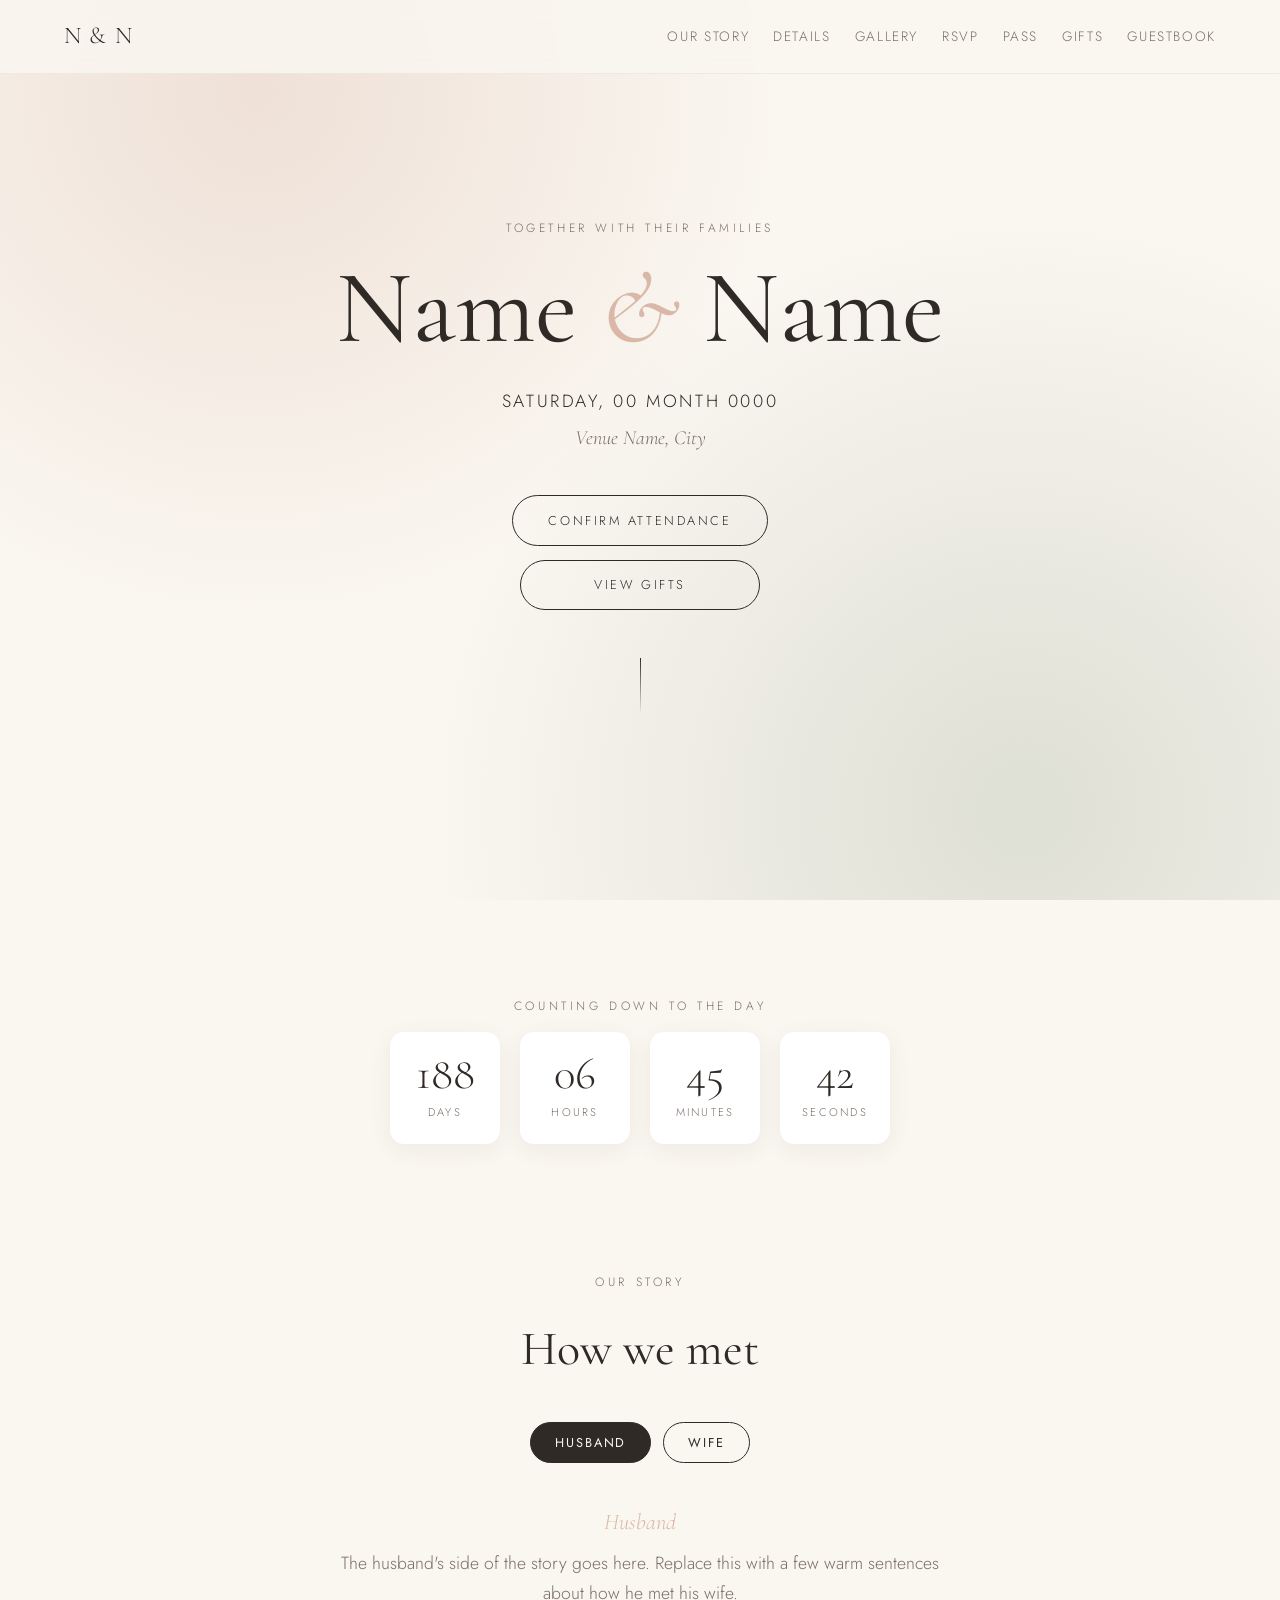
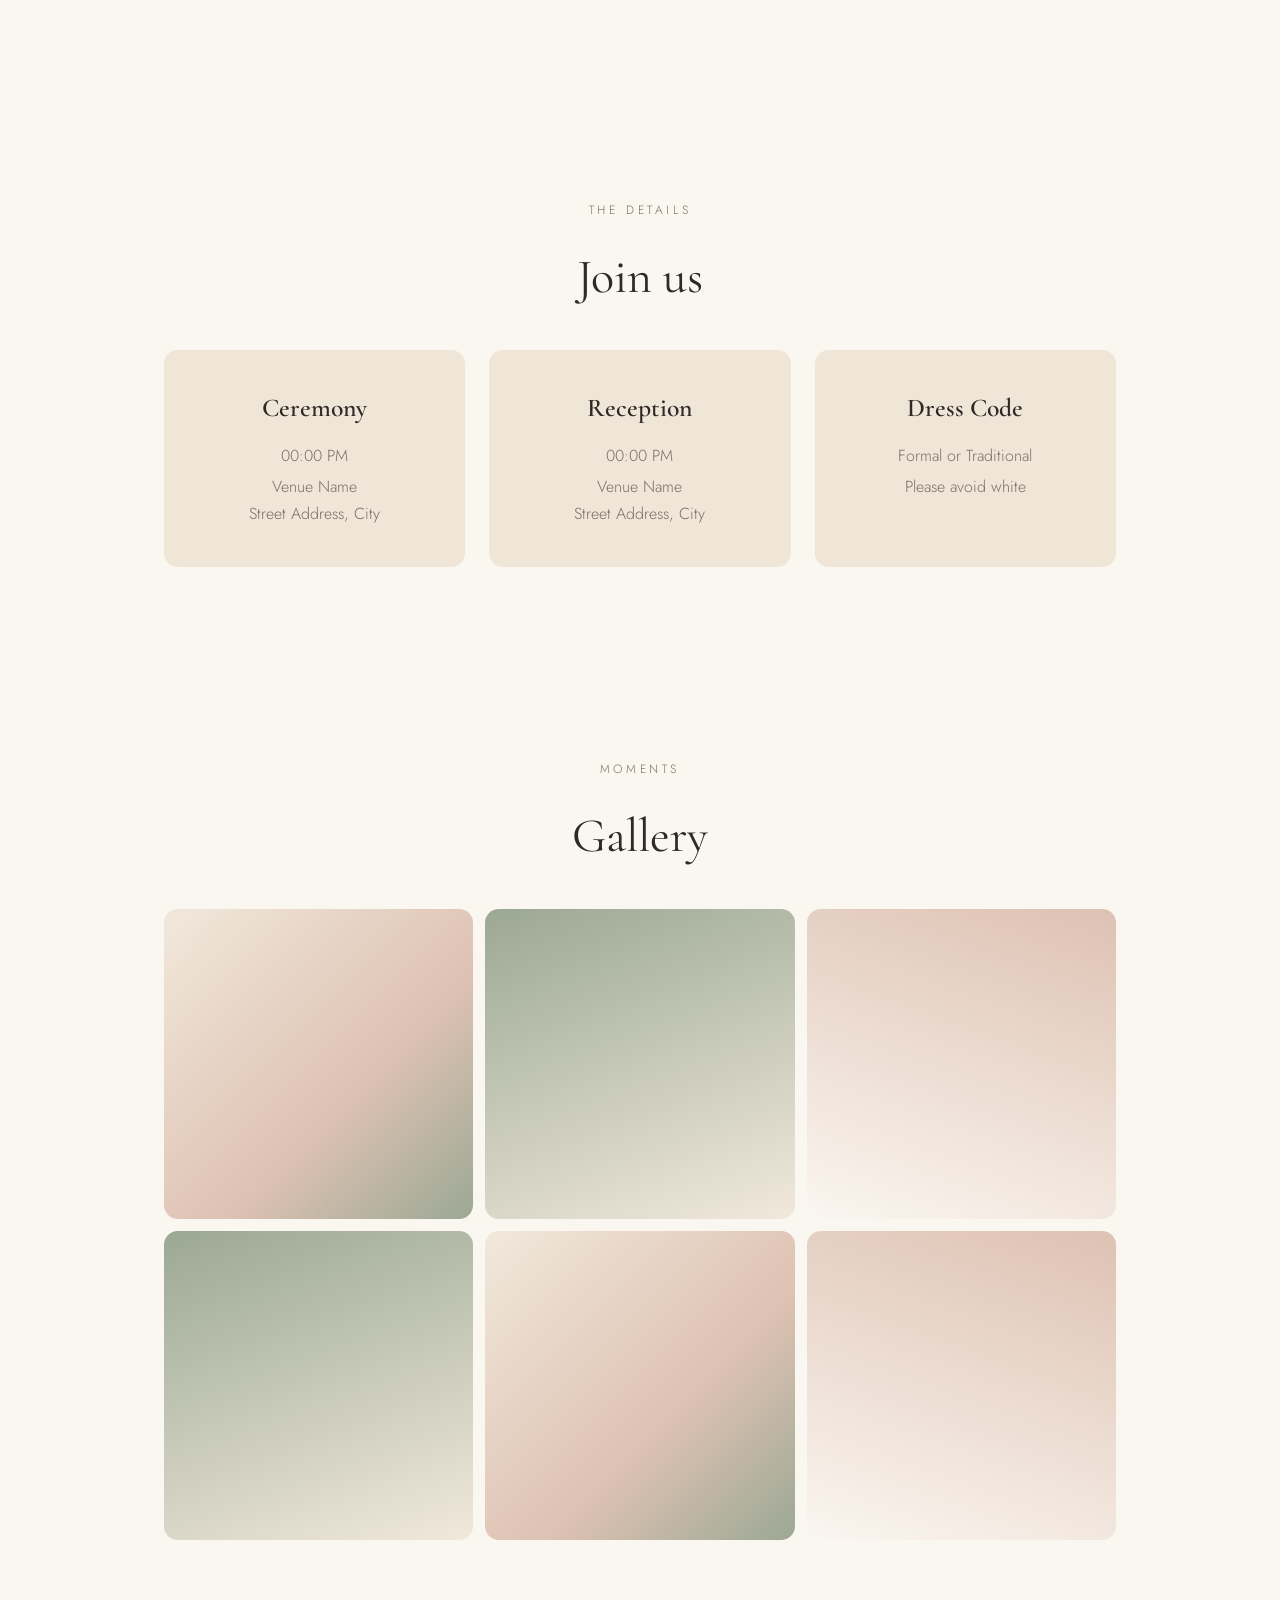
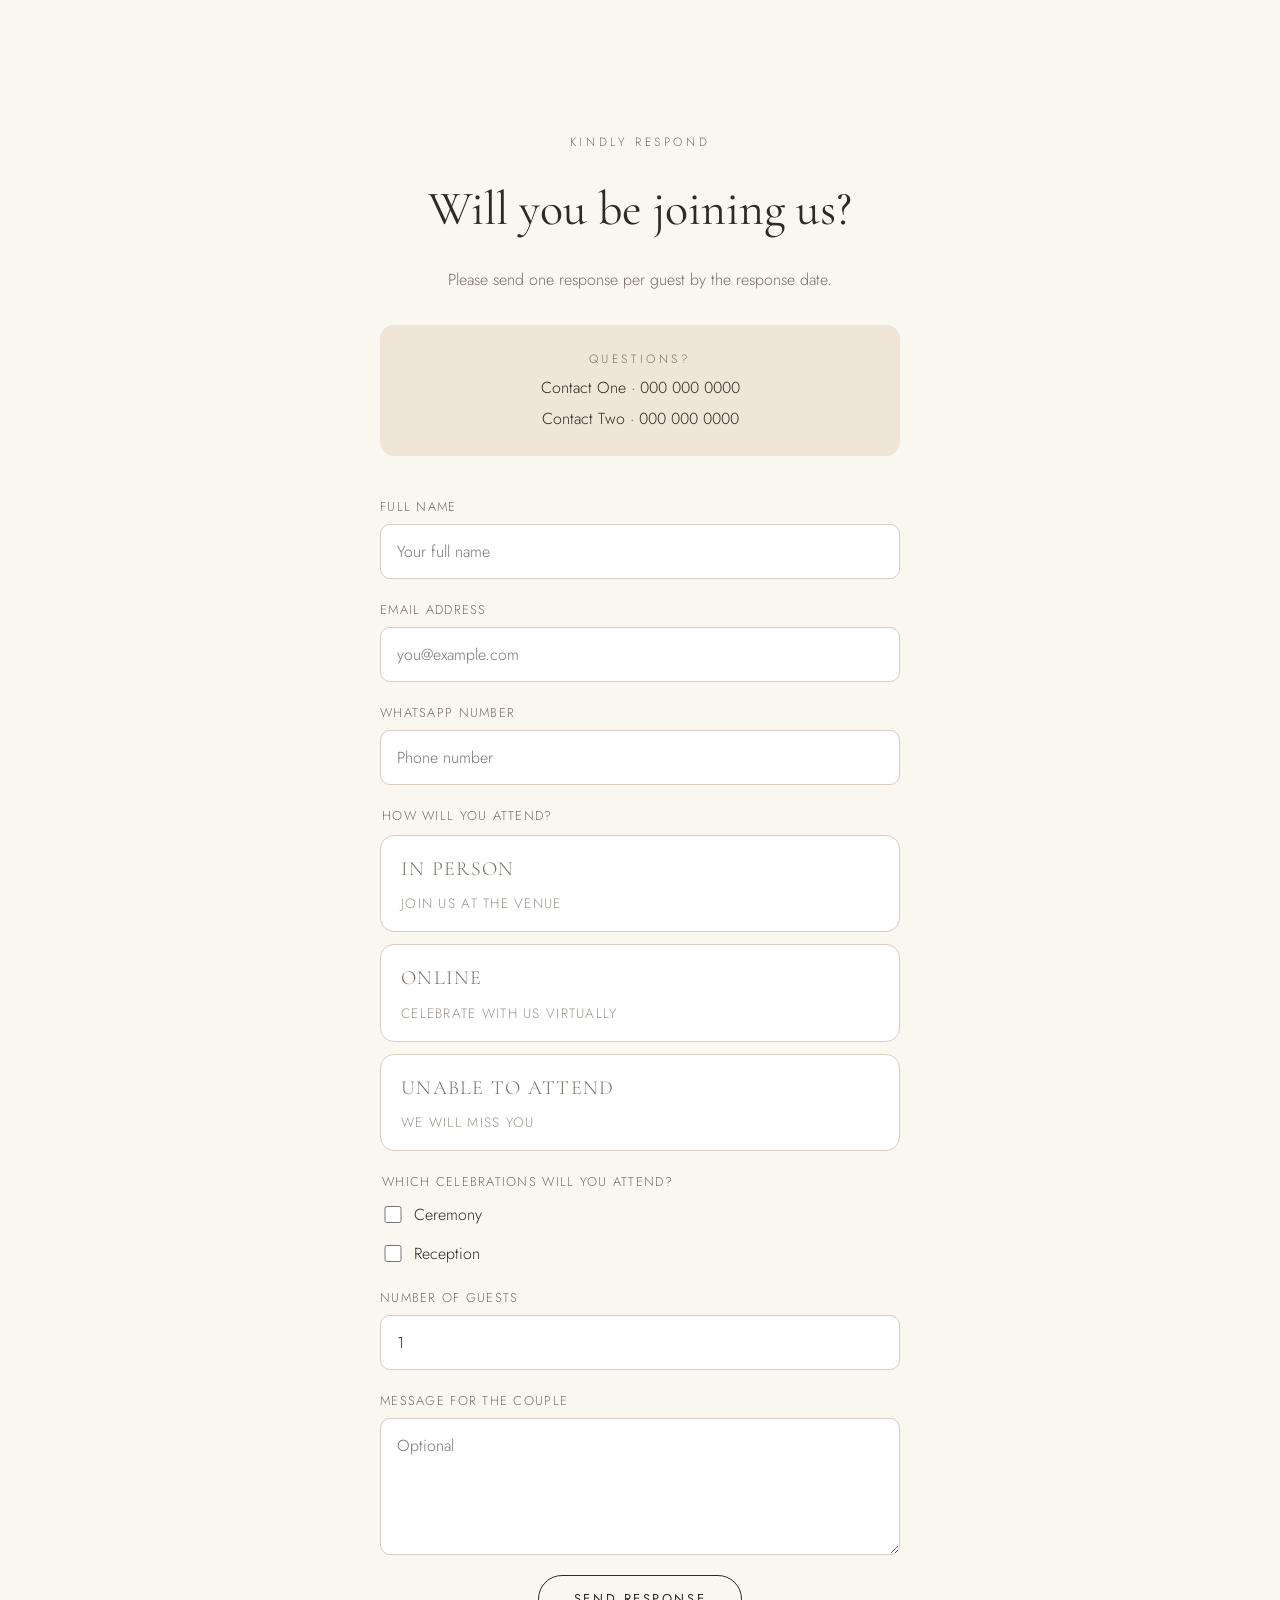
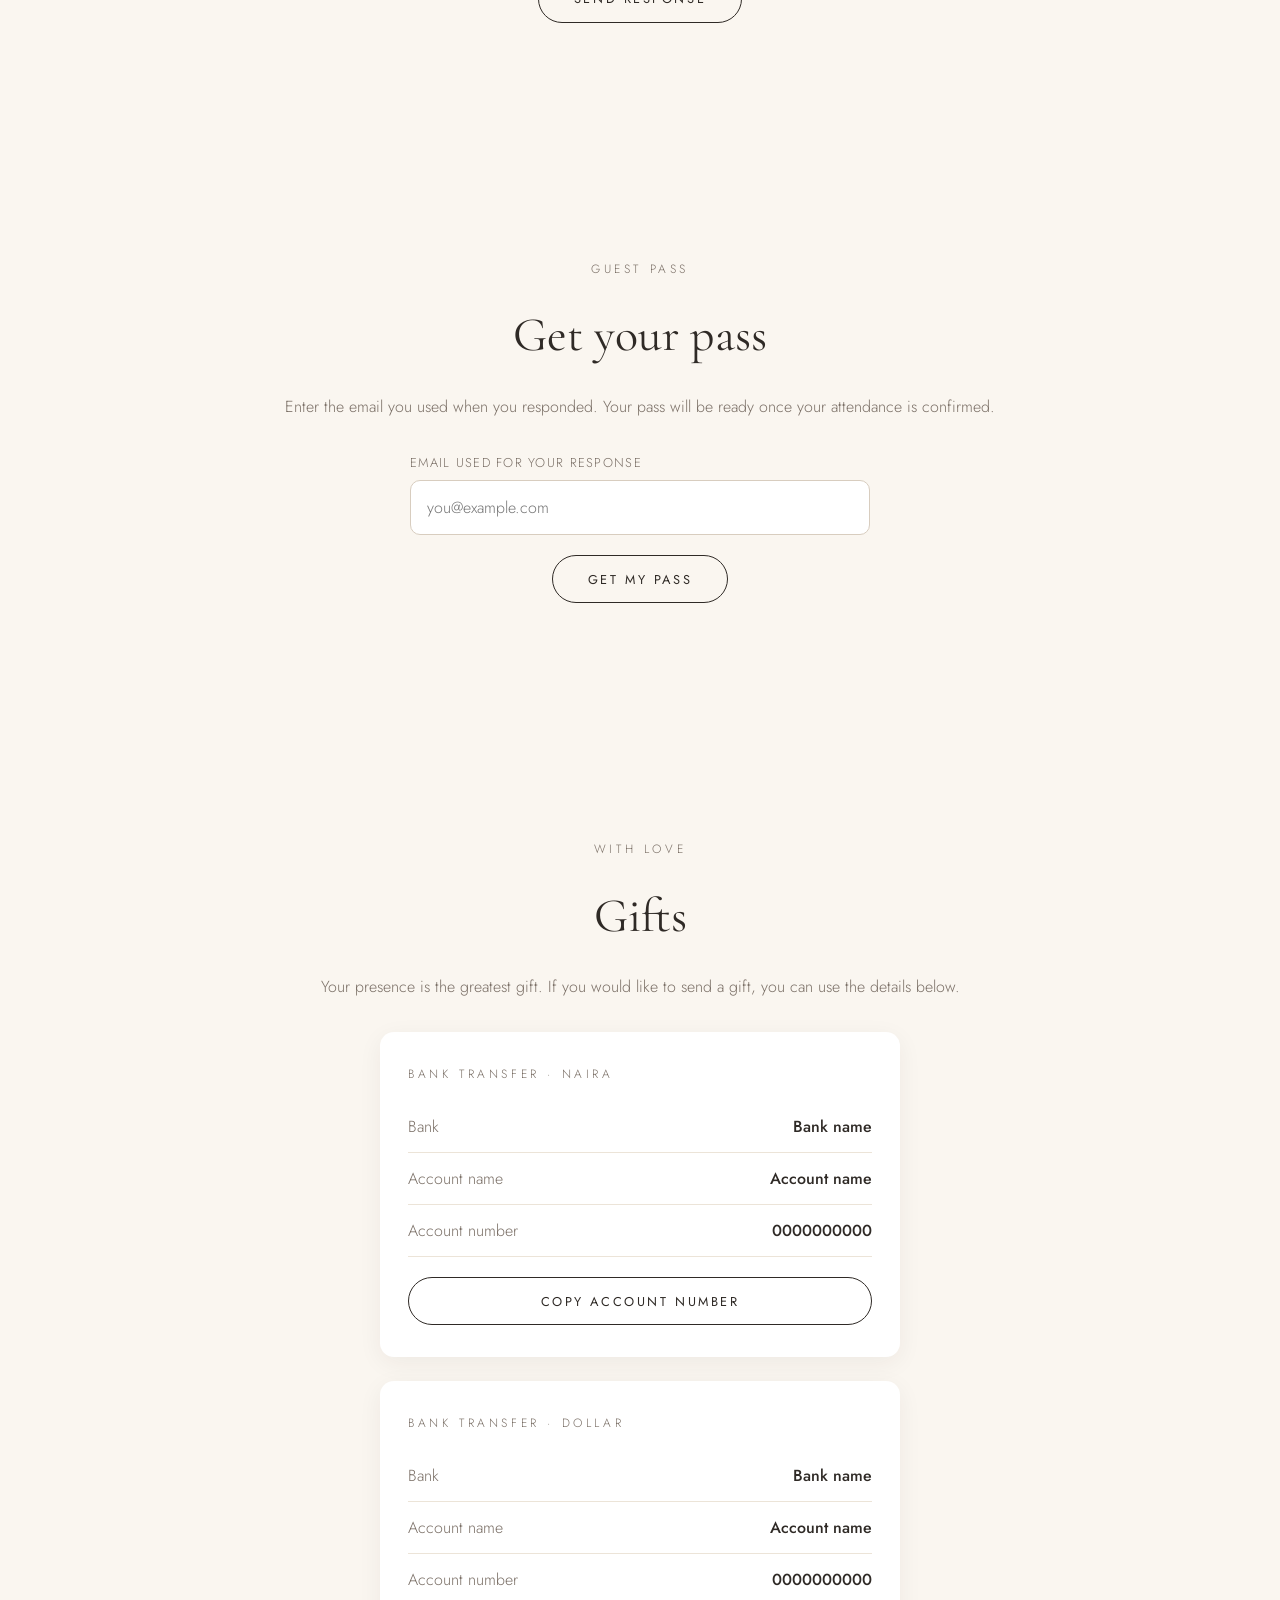
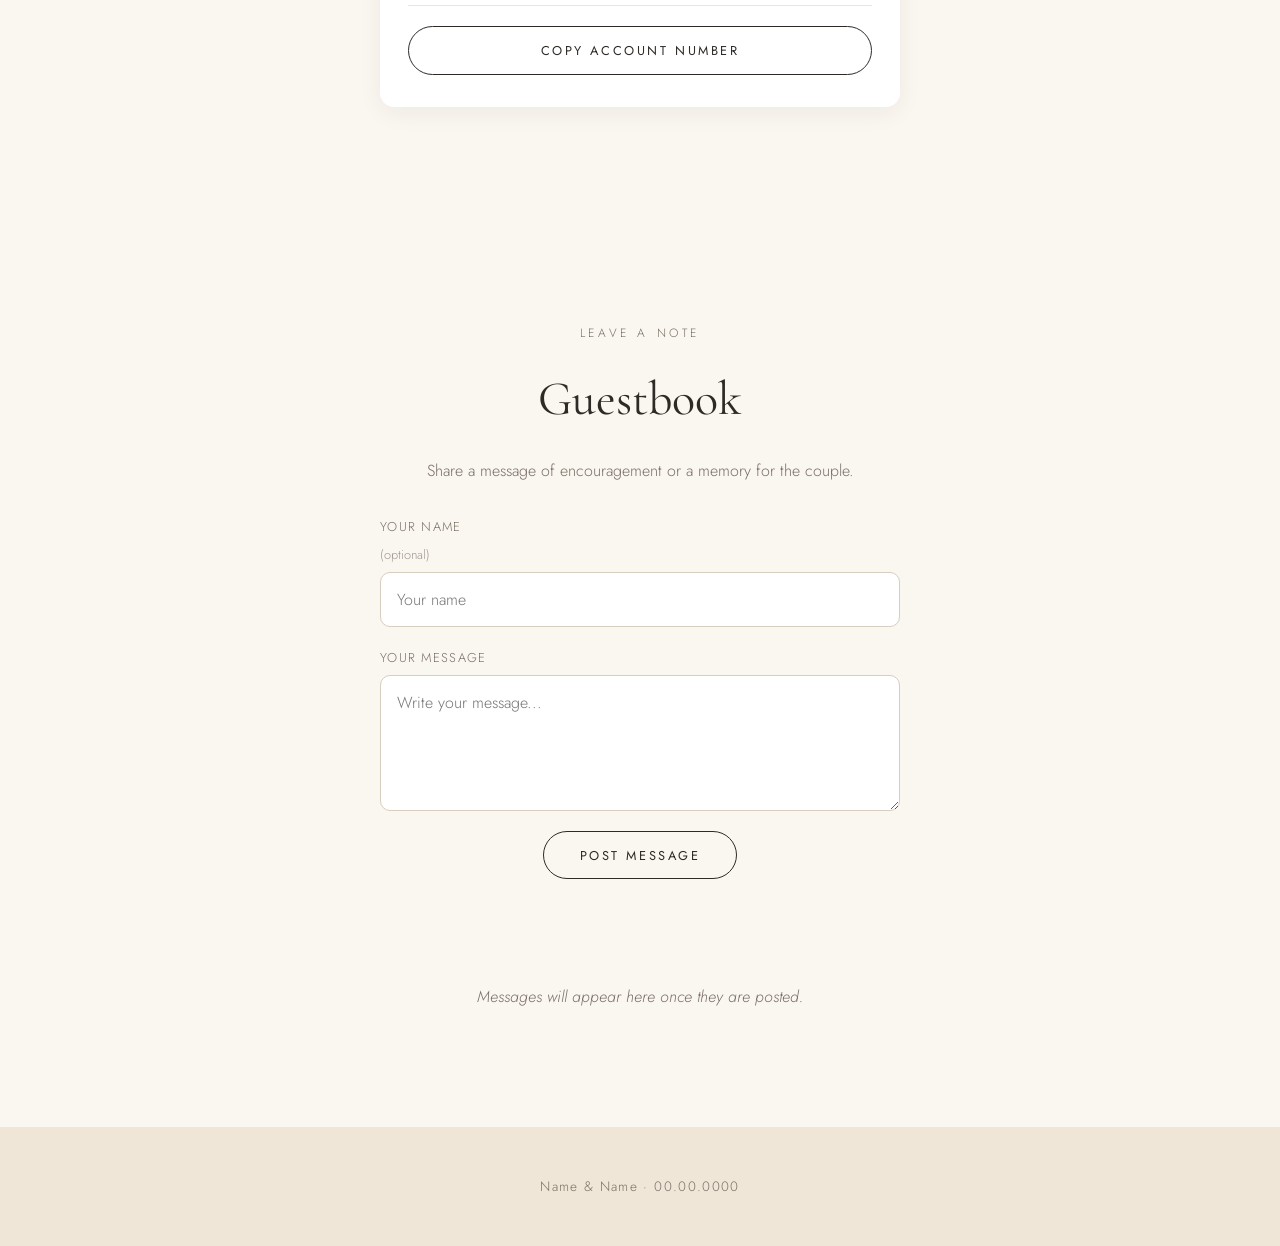
==== commit 63064daa: "restructure code:removed backen" ====
--- a/index.html
+++ b/index.html
@@ -33,7 +33,10 @@
     <h1 class="hero-names">Name <span>&amp;</span> Name</h1>
     <p class="hero-date">Saturday, 00 Month 0000</p>
     <p class="hero-location">Venue Name, City</p>
-    <a href="#rsvp" class="btn">Kindly Respond</a>
+    <div class="hero-actions">
+      <a href="#rsvp" class="btn">Confirm attendance</a>
+      <a href="#gifts" class="btn">View gifts</a>
+    </div>
     <div class="scroll-cue" aria-hidden="true"></div>
   </section>
 
--- a/styles.css
+++ b/styles.css
@@ -533,3 +533,7 @@
 .guestbook-list .entry-name { font-family: var(--serif); font-size: 1.1rem; margin: 0 0 0.35rem; }
 .guestbook-list .entry-text { margin: 0; color: var(--muted); }
 .guestbook-empty { background: transparent !important; color: var(--muted); text-align: center; font-style: italic; }
+
+/* ---------- Hero action buttons ---------- */
+.hero-actions { display: flex; flex-direction: column; align-items: center; gap: 0.85rem; }
+.hero-actions .btn { min-width: 240px; text-align: center; }
